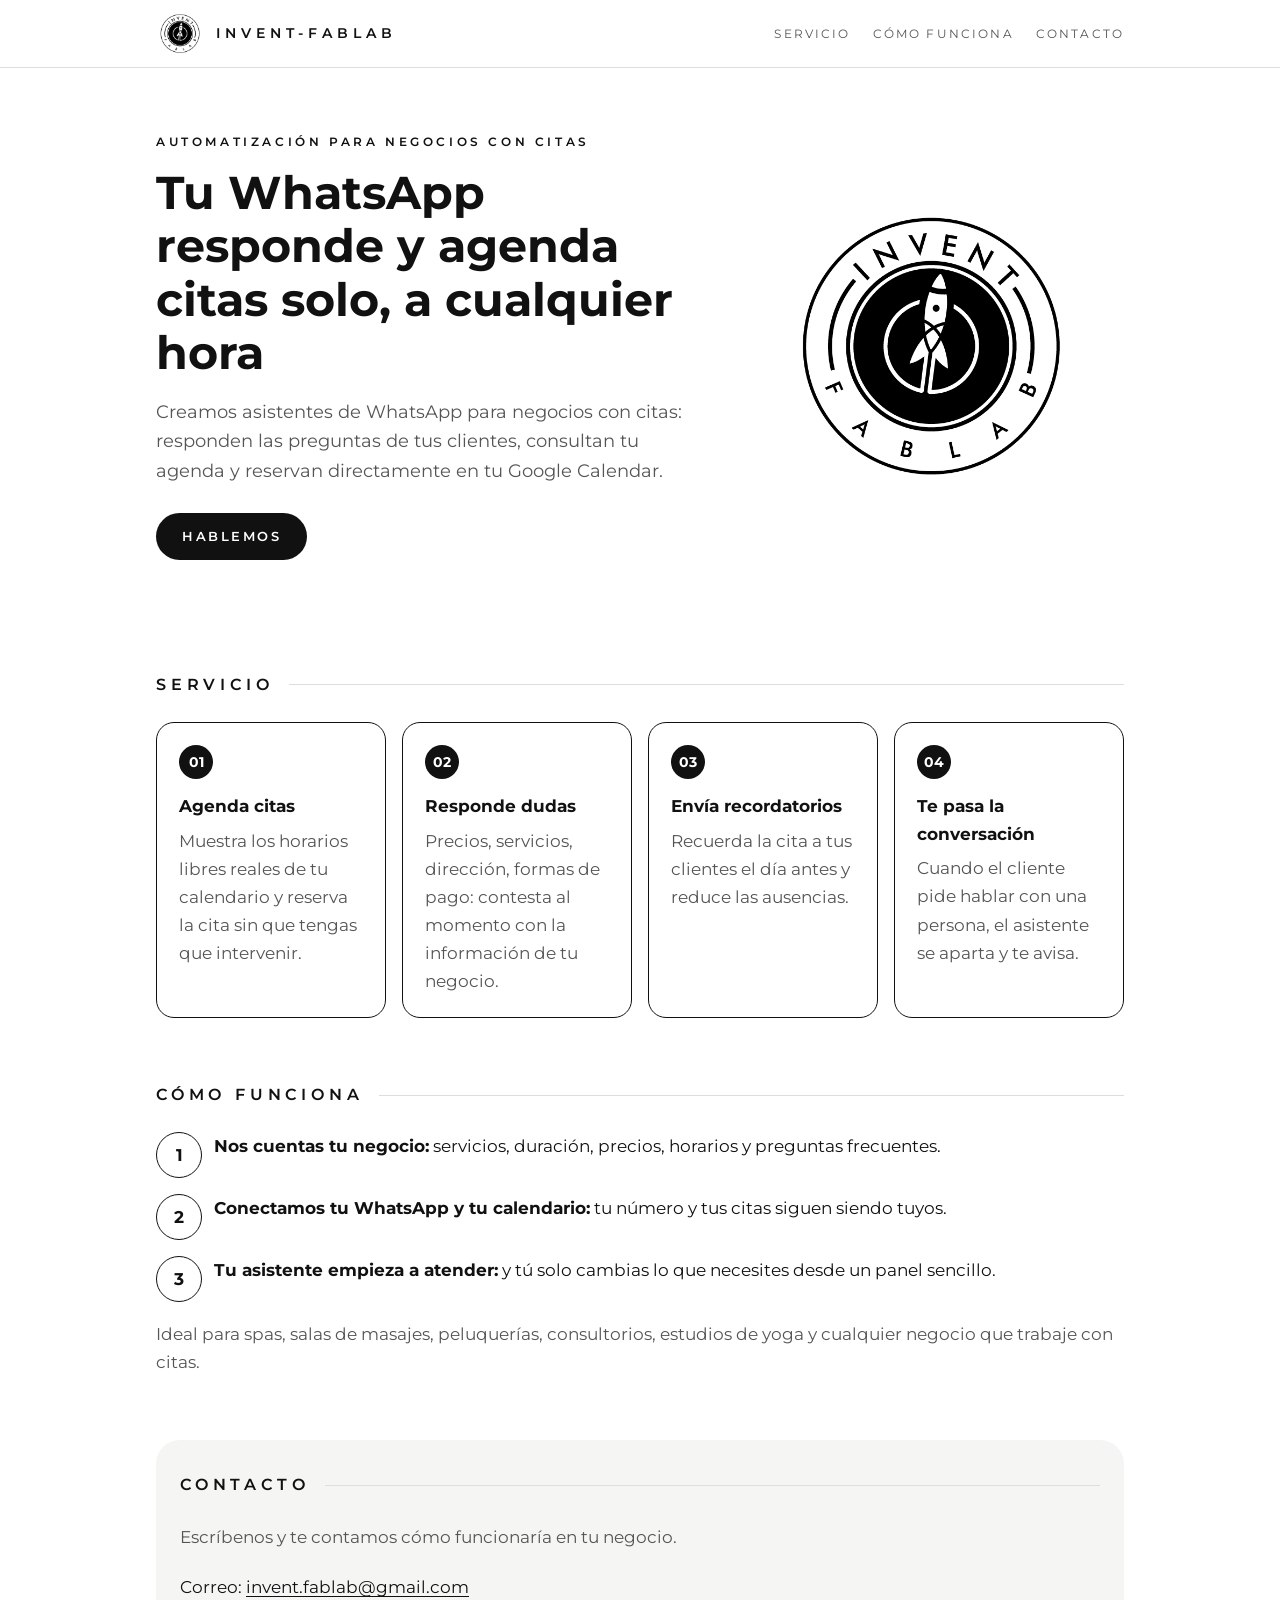
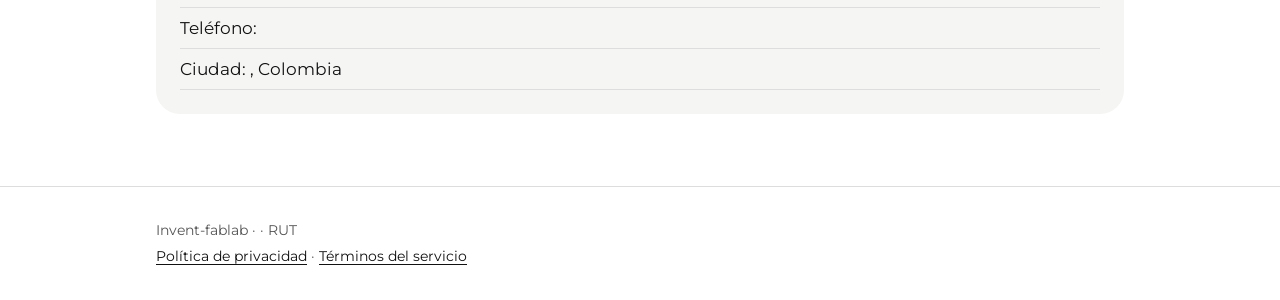
==== index.html @ 7b2f0659 "Web de Invent-fablab: portada, privacidad y términos Co-Authored-By: Claude Opus 5.5 <noreply@anthro" ====
<!doctype html>
<html lang="es">
<head>
<meta charset="utf-8">
<meta name="viewport" content="width=device-width, initial-scale=1">
<title>Invent-fablab · Asistentes de WhatsApp con agenda de citas</title>
<meta name="description" content="Invent-fablab crea asistentes de WhatsApp que responden a tus clientes y agendan citas en Google Calendar, las 24 horas.">
<link rel="icon" href="imgs/invent_fablab_logo.png">
<link rel="preconnect" href="https://fonts.googleapis.com">
<link rel="preconnect" href="https://fonts.gstatic.com" crossorigin>
<link rel="stylesheet" href="https://fonts.googleapis.com/css2?family=Montserrat:wght@400;600;700&display=swap">
<link rel="stylesheet" href="estilos.css">
</head>
<body>
<header class="top">
  <div class="wrap top-in">
    <a class="brand" href="index.html"><img src="imgs/invent_fablab_logo.png" alt=""><span>Invent-fablab</span></a>
    <nav><a href="#servicio">Servicio</a><a href="#como">Cómo funciona</a><a href="#contacto">Contacto</a></nav>
  </div>
</header>

<main>
  <section class="hero">
    <div class="wrap hero-in">
      <div>
        <p class="eyebrow">Automatización para negocios con citas</p>
        <h1>Tu WhatsApp responde y agenda citas solo, a cualquier hora</h1>
        <p class="lead">Creamos asistentes de WhatsApp para negocios con citas: responden las preguntas de tus clientes, consultan tu agenda y reservan directamente en tu Google Calendar.</p>
        <a class="btn" href="#contacto">Hablemos</a>
      </div>
      <img class="hero-logo" src="imgs/invent_fablab_logo.png" alt="Logo de Invent-fablab">
    </div>
  </section>

  <section id="servicio" class="wrap">
    <h2>Servicio</h2>
    <div class="grid">
      <article><div class="dot">01</div><h3>Agenda citas</h3><p>Muestra los horarios libres reales de tu calendario y reserva la cita sin que tengas que intervenir.</p></article>
      <article><div class="dot">02</div><h3>Responde dudas</h3><p>Precios, servicios, dirección, formas de pago: contesta al momento con la información de tu negocio.</p></article>
      <article><div class="dot">03</div><h3>Envía recordatorios</h3><p>Recuerda la cita a tus clientes el día antes y reduce las ausencias.</p></article>
      <article><div class="dot">04</div><h3>Te pasa la conversación</h3><p>Cuando el cliente pide hablar con una persona, el asistente se aparta y te avisa.</p></article>
    </div>
  </section>

  <section id="como" class="wrap">
    <h2>Cómo funciona</h2>
    <ol class="steps">
      <li><div><strong>Nos cuentas tu negocio:</strong> servicios, duración, precios, horarios y preguntas frecuentes.</div></li>
      <li><div><strong>Conectamos tu WhatsApp y tu calendario:</strong> tu número y tus citas siguen siendo tuyos.</div></li>
      <li><div><strong>Tu asistente empieza a atender:</strong> y tú solo cambias lo que necesites desde un panel sencillo.</div></li>
    </ol>
    <p class="note">Ideal para spas, salas de masajes, peluquerías, consultorios, estudios de yoga y cualquier negocio que trabaje con citas.</p>
  </section>

  <section id="contacto" class="wrap">
    <div class="contact">
      <h2>Contacto</h2>
      <p>Escríbenos y te contamos cómo funcionaría en tu negocio.</p>
      <ul>
        <li>Correo: <a href="mailto:invent.fablab@gmail.com">invent.fablab@gmail.com</a></li>
        <li>Teléfono: <!-- TELEFONO --></li>
        <li>Ciudad: <!-- CIUDAD -->, Colombia</li>
      </ul>
    </div>
  </section>
</main>

<footer class="foot">
  <div class="wrap">
    <p>Invent-fablab · <!-- NOMBRE_LEGAL --> · RUT <!-- NIT --></p>
    <p><a href="privacidad.html">Política de privacidad</a> · <a href="terminos.html">Términos del servicio</a></p>
  </div>
</footer>
</body>
</html>
---- estilos.css ----
/* Estilo basado en el logo: monocromo, geométrico, letras espaciadas */
:root {
  --bg: #ffffff;
  --surface: #f5f5f4;
  --text: #111111;
  --muted: #555555;
  --line: #111111;
  --soft-line: #dddddd;
  --invert: #111111;
  --invert-text: #ffffff;
  --logo-filter: none;
}
@media (prefers-color-scheme: dark) {
  :root {
    --bg: #0e0e0e;
    --surface: #181818;
    --text: #f2f2f2;
    --muted: #a8a8a8;
    --line: #f2f2f2;
    --soft-line: #2c2c2c;
    --invert: #f2f2f2;
    --invert-text: #0e0e0e;
    --logo-filter: invert(1);
  }
}
* { box-sizing: border-box; }
body {
  margin: 0;
  background: var(--bg);
  color: var(--text);
  font: 400 17px/1.65 "Montserrat", system-ui, sans-serif;
}
a { color: var(--text); text-underline-offset: 3px; }
.wrap { max-width: 1000px; margin: 0 auto; padding: 0 16px; }

/* Cabecera */
.top { border-bottom: 1px solid var(--soft-line); }
.top-in { display: flex; align-items: center; justify-content: space-between; gap: 16px; padding-top: 12px; padding-bottom: 12px; flex-wrap: wrap; }
.brand { display: flex; align-items: center; gap: 12px; text-decoration: none; }
.brand img { width: 48px; height: auto; filter: var(--logo-filter); }
.brand span { font-weight: 600; letter-spacing: .35em; text-transform: uppercase; font-size: .9rem; }
nav { display: flex; gap: 22px; flex-wrap: wrap; }
nav a { text-decoration: none; text-transform: uppercase; letter-spacing: .18em; font-size: .75rem; color: var(--muted); }
nav a:hover { color: var(--text); }

/* Portada */
.hero { padding: 64px 0 48px; }
.hero-in { display: grid; grid-template-columns: 1.4fr 1fr; gap: 40px; align-items: center; }
.hero-logo { width: 100%; max-width: 320px; justify-self: center; filter: var(--logo-filter); }
.eyebrow { text-transform: uppercase; letter-spacing: .3em; font-size: .75rem; font-weight: 600; margin: 0 0 14px; }
h1 { font-weight: 700; font-size: clamp(1.9rem, 4.6vw, 2.9rem); line-height: 1.15; margin: 0 0 18px; }
h2 {
  font-weight: 600; text-transform: uppercase; letter-spacing: .3em; font-size: 1rem;
  margin: 64px 0 24px; display: flex; align-items: center; gap: 16px;
}
h2::after { content: ""; flex: 1; height: 1px; background: var(--soft-line); }
h3 { margin: 0 0 6px; font-size: 1.05rem; font-weight: 700; }
.lead { font-size: 1.1rem; color: var(--muted); max-width: 56ch; margin: 0 0 28px; }
.btn {
  display: inline-block; background: var(--invert); color: var(--invert-text);
  padding: 13px 26px; border-radius: 999px; text-decoration: none;
  text-transform: uppercase; letter-spacing: .2em; font-size: .8rem; font-weight: 600;
}

/* Servicio */
.grid { display: grid; grid-template-columns: repeat(auto-fit, minmax(210px, 1fr)); gap: 16px; }
.grid article { border: 1.5px solid var(--line); border-radius: 18px; padding: 22px; }
.grid article .dot {
  width: 34px; height: 34px; border-radius: 50%; background: var(--invert); color: var(--invert-text);
  display: grid; place-items: center; font-weight: 700; font-size: .85rem; margin-bottom: 14px;
}
.grid p, .note, .contact p { color: var(--muted); margin: 0; }

/* Pasos */
.steps { list-style: none; padding: 0; margin: 0 0 18px; counter-reset: paso; }
.steps li { counter-increment: paso; display: grid; grid-template-columns: 44px 1fr; gap: 14px; margin-bottom: 16px; align-items: start; }
.steps li::before {
  content: counter(paso); width: 44px; height: 44px; border-radius: 50%;
  border: 1.5px solid var(--line); display: grid; place-items: center; font-weight: 700;
}

/* Contacto */
.contact { background: var(--surface); border-radius: 24px; padding: 8px 24px 24px; margin-top: 64px; }
.contact h2 { margin-top: 24px; }
.contact ul { list-style: none; padding: 0; margin: 16px 0 0; }
.contact li { padding: 6px 0; border-bottom: 1px solid var(--soft-line); }

/* Pie */
.foot { border-top: 1px solid var(--soft-line); margin-top: 72px; padding: 28px 0; color: var(--muted); font-size: .85rem; }
.foot p { margin: 4px 0; }

/* Páginas legales */
.legal h1 { font-size: 1.9rem; margin-top: 48px; }
.legal h2 { font-size: .9rem; margin: 36px 0 10px; }

@media (max-width: 720px) {
  .hero-in { grid-template-columns: 1fr; }
  .hero-logo { max-width: 200px; grid-row: 1; }
}
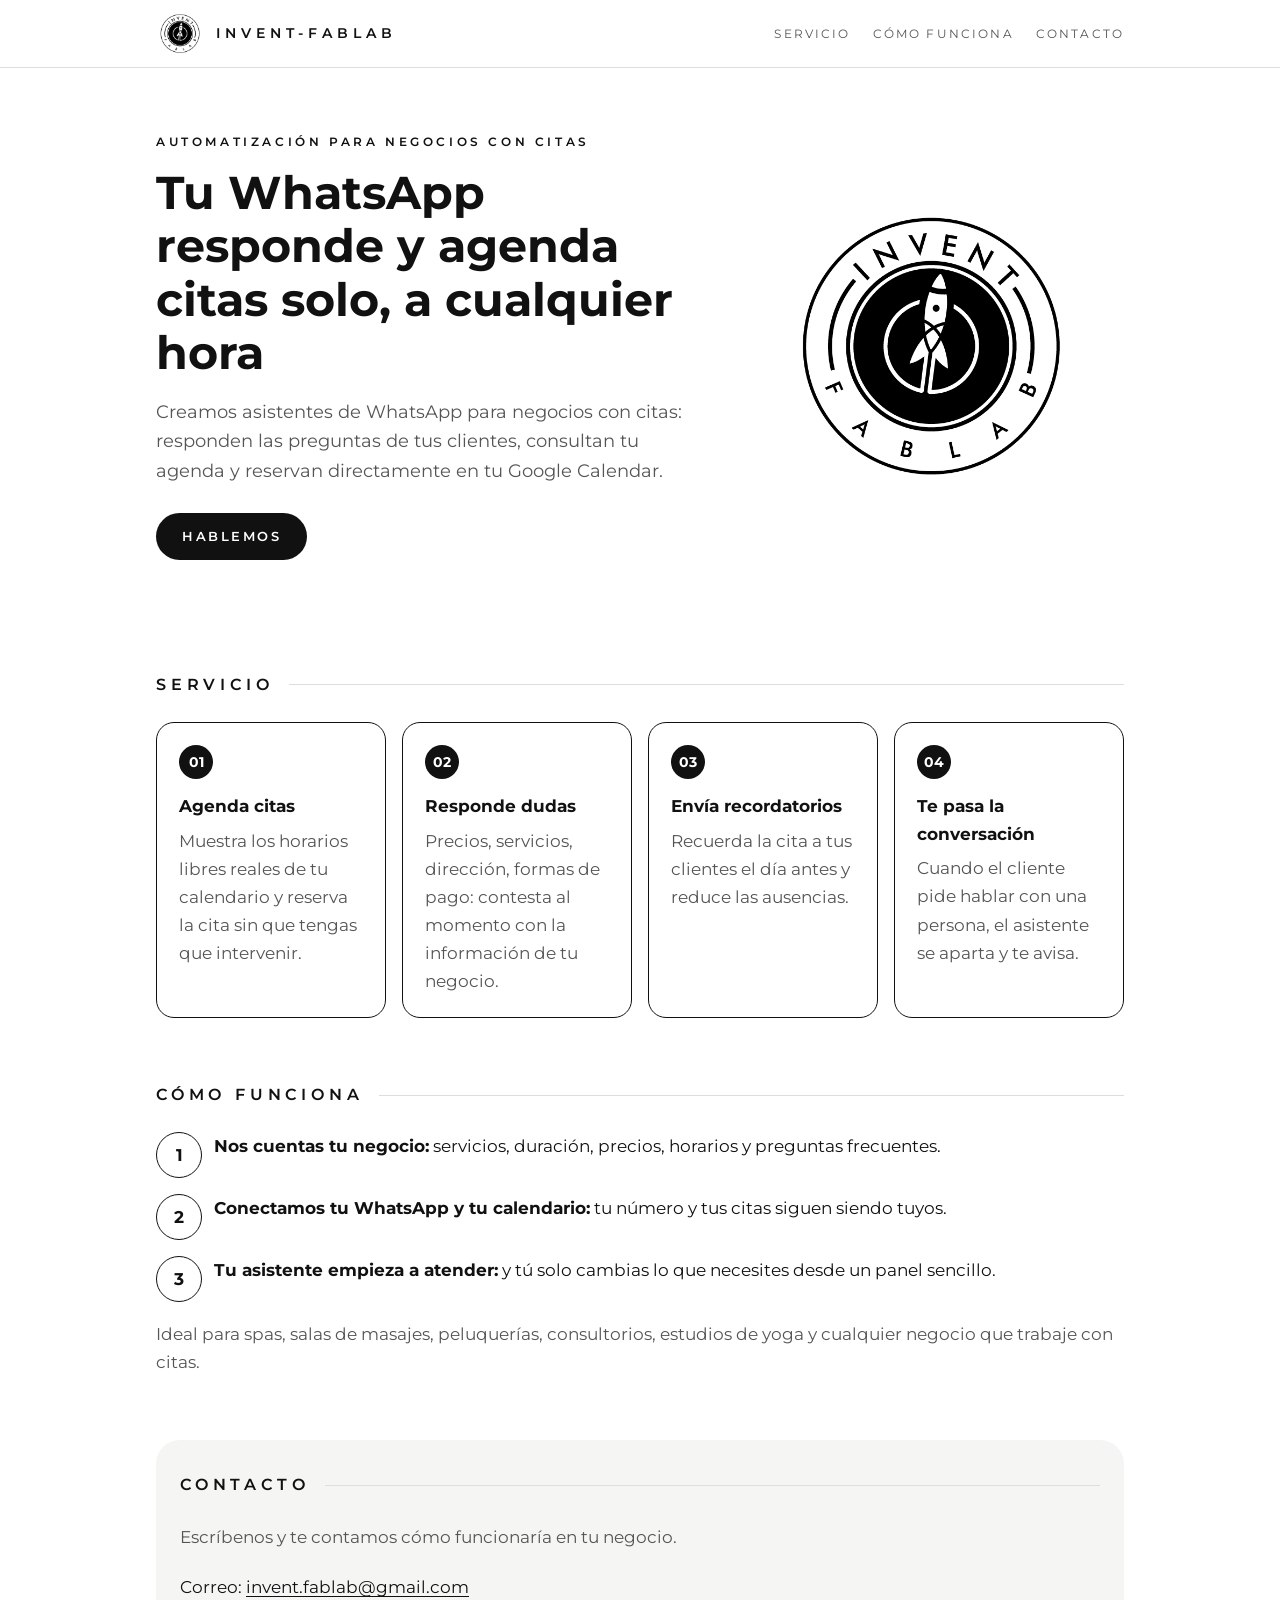
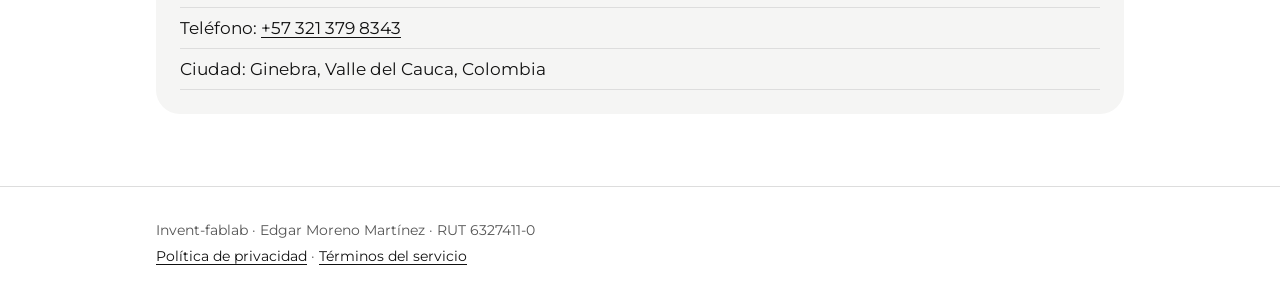
==== commit c4f37dcc: "Datos de contacto y legales de Invent-fablab Co-Authored-By: Claude Opus 5.5 <noreply@anthropic.com>" ====
--- a/index.html
+++ b/index.html
@@ -58,8 +58,8 @@
       <p>Escríbenos y te contamos cómo funcionaría en tu negocio.</p>
       <ul>
         <li>Correo: <a href="mailto:invent.fablab@gmail.com">invent.fablab@gmail.com</a></li>
-        <li>Teléfono: <!-- TELEFONO --></li>
-        <li>Ciudad: <!-- CIUDAD -->, Colombia</li>
+        <li>Teléfono: <a href="tel:+573213798343">+57 321 379 8343</a></li>
+        <li>Ciudad: Ginebra, Valle del Cauca, Colombia</li>
       </ul>
     </div>
   </section>
@@ -67,7 +67,7 @@
 
 <footer class="foot">
   <div class="wrap">
-    <p>Invent-fablab · <!-- NOMBRE_LEGAL --> · RUT <!-- NIT --></p>
+    <p>Invent-fablab · Edgar Moreno Martínez · RUT 6327411-0</p>
     <p><a href="privacidad.html">Política de privacidad</a> · <a href="terminos.html">Términos del servicio</a></p>
   </div>
 </footer>
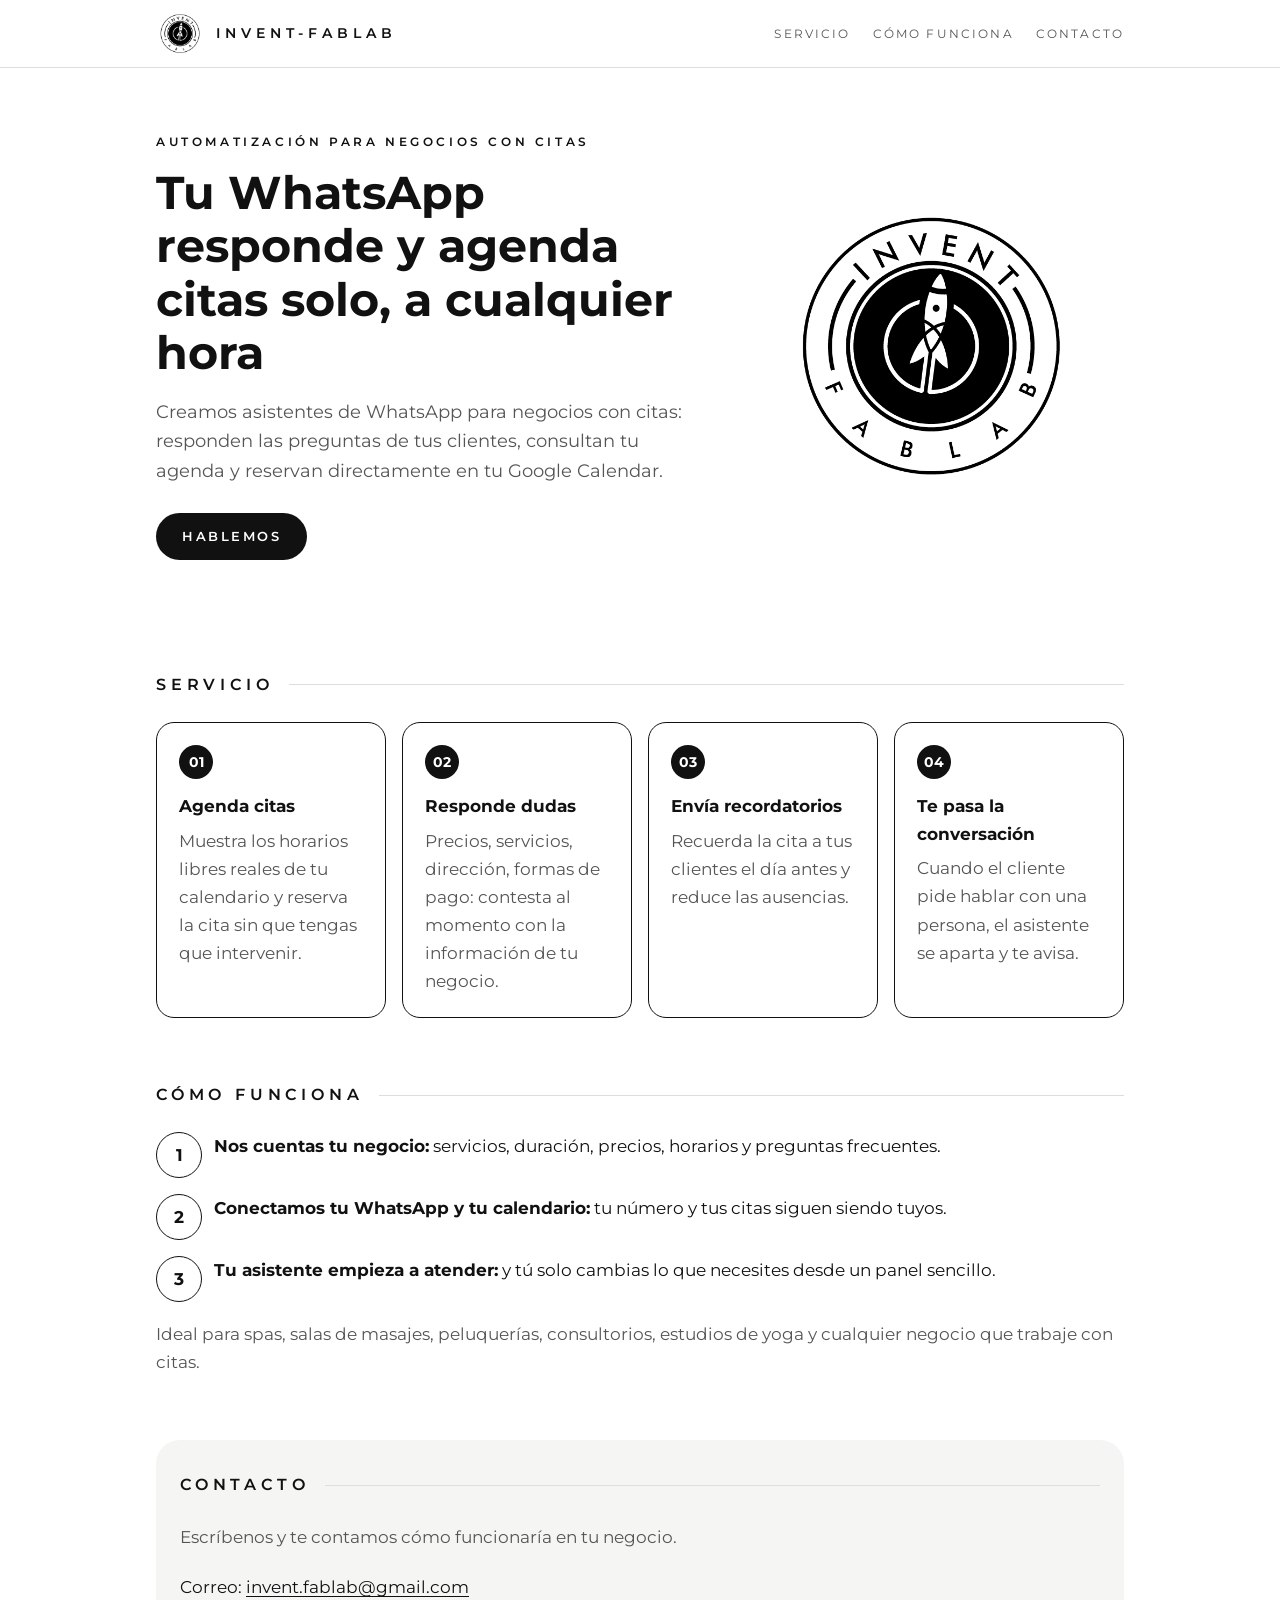
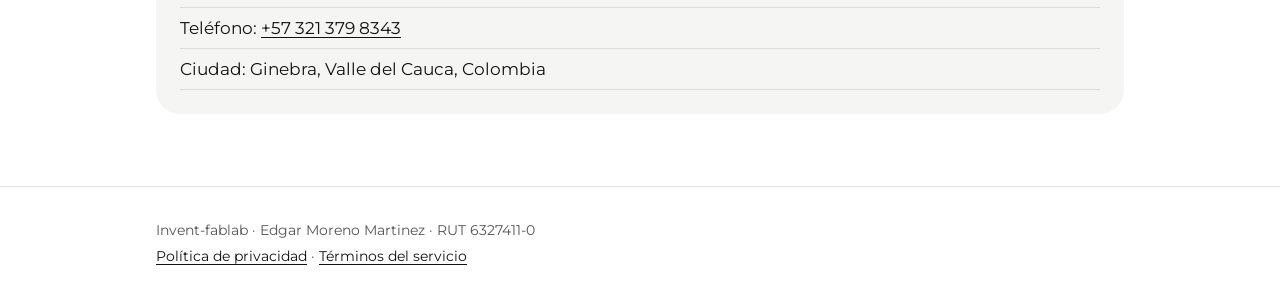
==== commit 15463611: "Nombre legal igual que en el RUT Co-Authored-By: Claude Opus 5.5 <noreply@anthropic.com>" ====
--- a/index.html
+++ b/index.html
@@ -67,7 +67,7 @@
 
 <footer class="foot">
   <div class="wrap">
-    <p>Invent-fablab · Edgar Moreno Martínez · RUT 6327411-0</p>
+    <p>Invent-fablab · Edgar Moreno Martinez · RUT 6327411-0</p>
     <p><a href="privacidad.html">Política de privacidad</a> · <a href="terminos.html">Términos del servicio</a></p>
   </div>
 </footer>
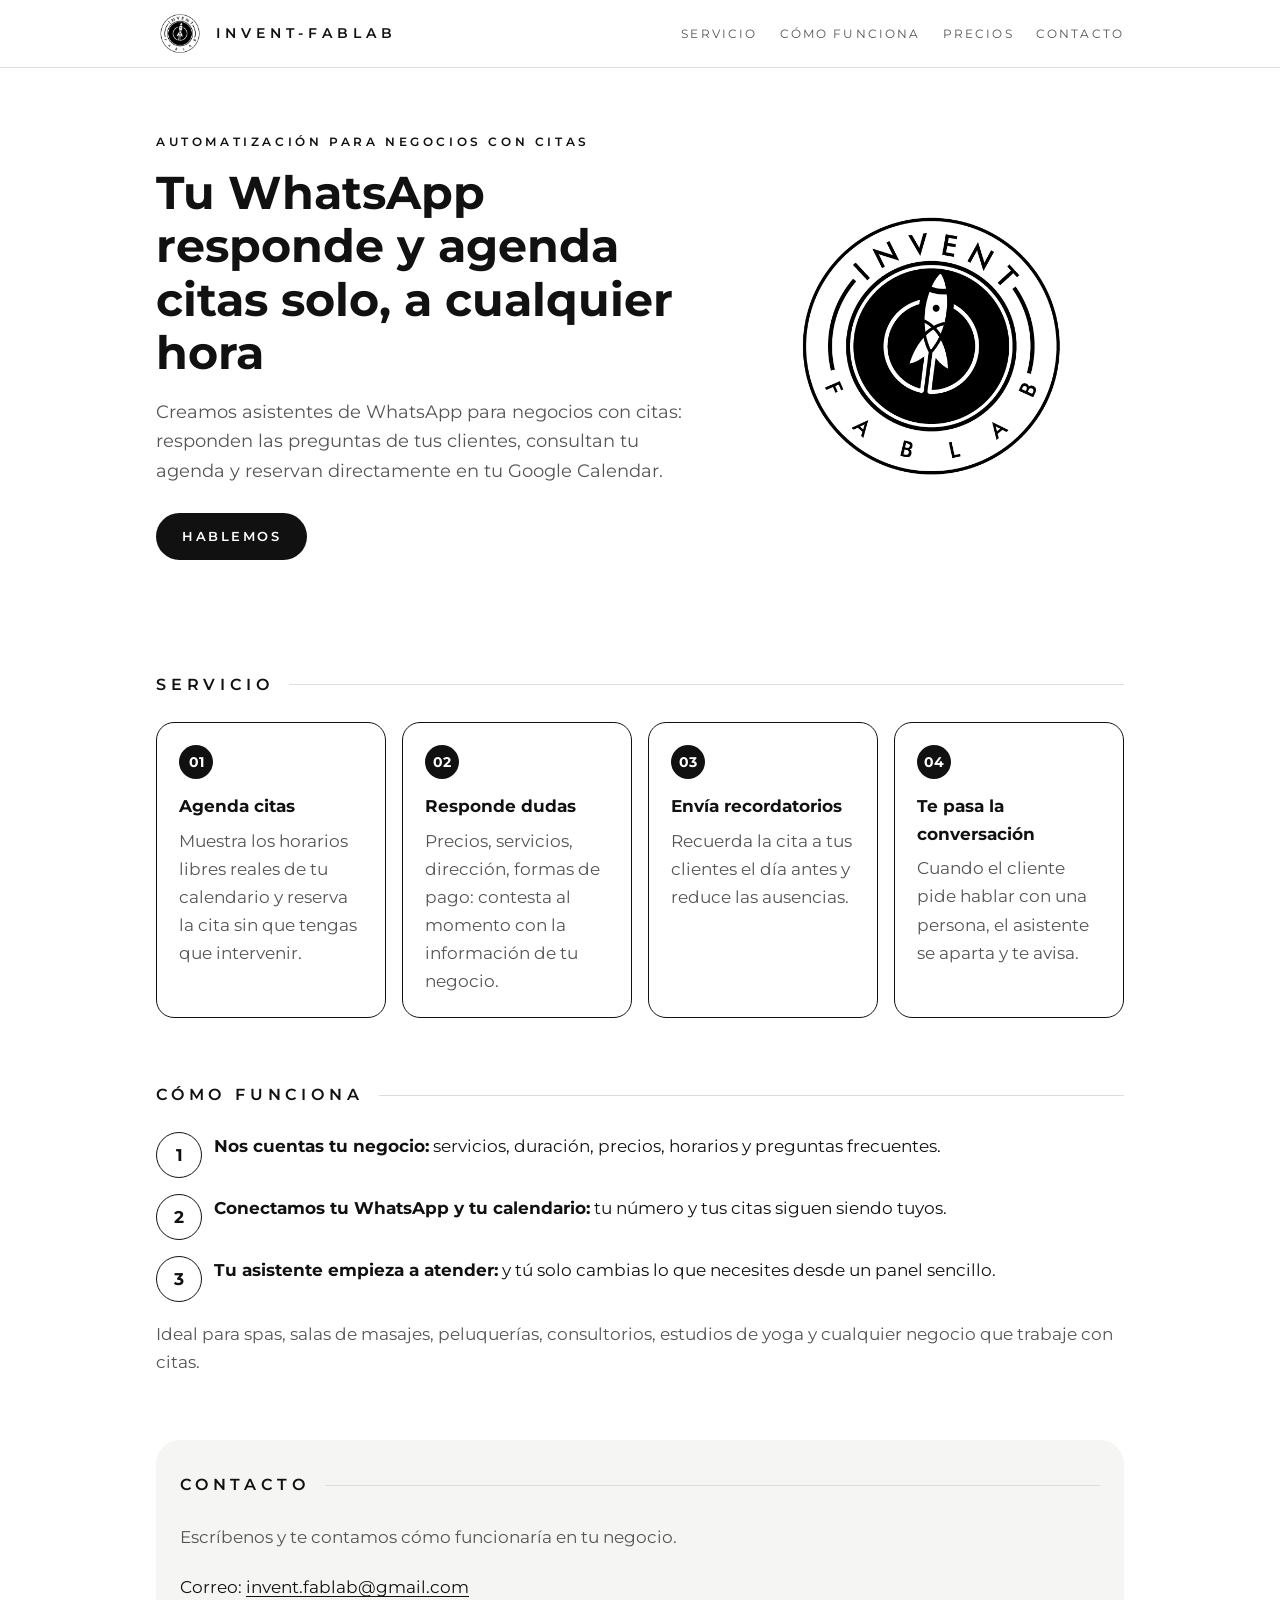
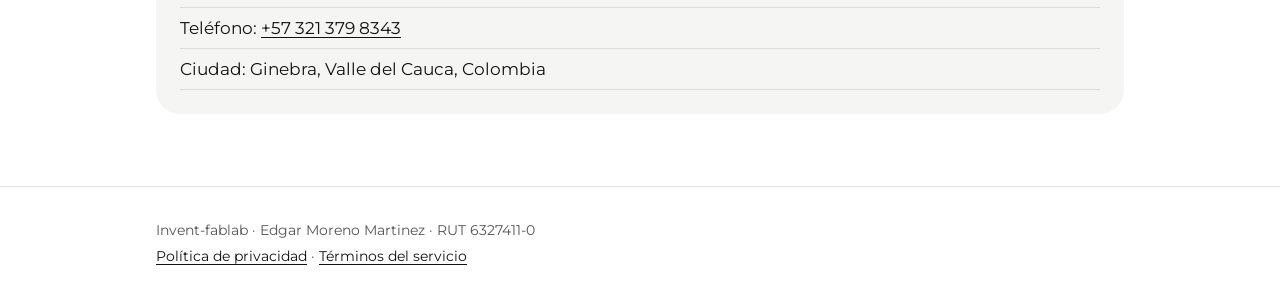
==== commit 6fb91e70: "Páginas de precios (es, it) y enlace en la portada Co-Authored-By: Claude Opus 5.5 <noreply@anthropi" ====
--- a/index.html
+++ b/index.html
@@ -15,7 +15,7 @@
 <header class="top">
   <div class="wrap top-in">
     <a class="brand" href="index.html"><img src="imgs/invent_fablab_logo.png" alt=""><span>Invent-fablab</span></a>
-    <nav><a href="#servicio">Servicio</a><a href="#como">Cómo funciona</a><a href="#contacto">Contacto</a></nav>
+    <nav><a href="#servicio">Servicio</a><a href="#como">Cómo funciona</a><a href="precios.html">Precios</a><a href="#contacto">Contacto</a></nav>
   </div>
 </header>
 
--- a/estilos.css
+++ b/estilos.css
@@ -97,3 +97,28 @@
   .hero-in { grid-template-columns: 1fr; }
   .hero-logo { max-width: 200px; grid-row: 1; }
 }
+
+/* Precios */
+.plans { display: grid; grid-template-columns: repeat(auto-fit, minmax(250px, 1fr)); gap: 16px; align-items: stretch; }
+.plan { border: 1.5px solid var(--soft-line); border-radius: 20px; padding: 24px; display: flex; flex-direction: column; }
+.plan.featured { border-color: var(--line); }
+.plan .tag { align-self: flex-start; background: var(--invert); color: var(--invert-text); border-radius: 999px; padding: 3px 12px; font-size: .7rem; font-weight: 600; letter-spacing: .15em; text-transform: uppercase; margin-bottom: 12px; }
+.plan .tag.soon { background: var(--surface); color: var(--muted); }
+.plan h3 { font-size: 1.2rem; margin: 0; }
+.plan .price { font-size: 2rem; font-weight: 700; margin: 10px 0 0; line-height: 1.1; }
+.plan .price small { font-size: .9rem; font-weight: 400; color: var(--muted); }
+.plan .year { color: var(--muted); font-size: .9rem; margin: 6px 0 16px; }
+.plan ul { padding-left: 1.1em; margin: 0; color: var(--muted); }
+.plan li { margin-bottom: 6px; }
+.offer { background: var(--invert); color: var(--invert-text); border-radius: 20px; padding: 20px 24px; margin: 0 0 24px; }
+.offer p { margin: 0; }
+.boxes { display: grid; grid-template-columns: repeat(auto-fit, minmax(260px, 1fr)); gap: 16px; }
+.box { background: var(--surface); border-radius: 20px; padding: 22px 24px; }
+.box h3 { margin-bottom: 8px; }
+.box p, .box li { color: var(--muted); }
+.box p { margin: 0 0 8px; }
+.box ul { padding-left: 1.1em; margin: 0; }
+.table-wrap { overflow-x: auto; }
+table.prices { width: 100%; border-collapse: collapse; }
+table.prices th, table.prices td { text-align: left; padding: 12px 10px; border-bottom: 1px solid var(--soft-line); }
+table.prices td:not(:first-child), table.prices th:not(:first-child) { white-space: nowrap; }
